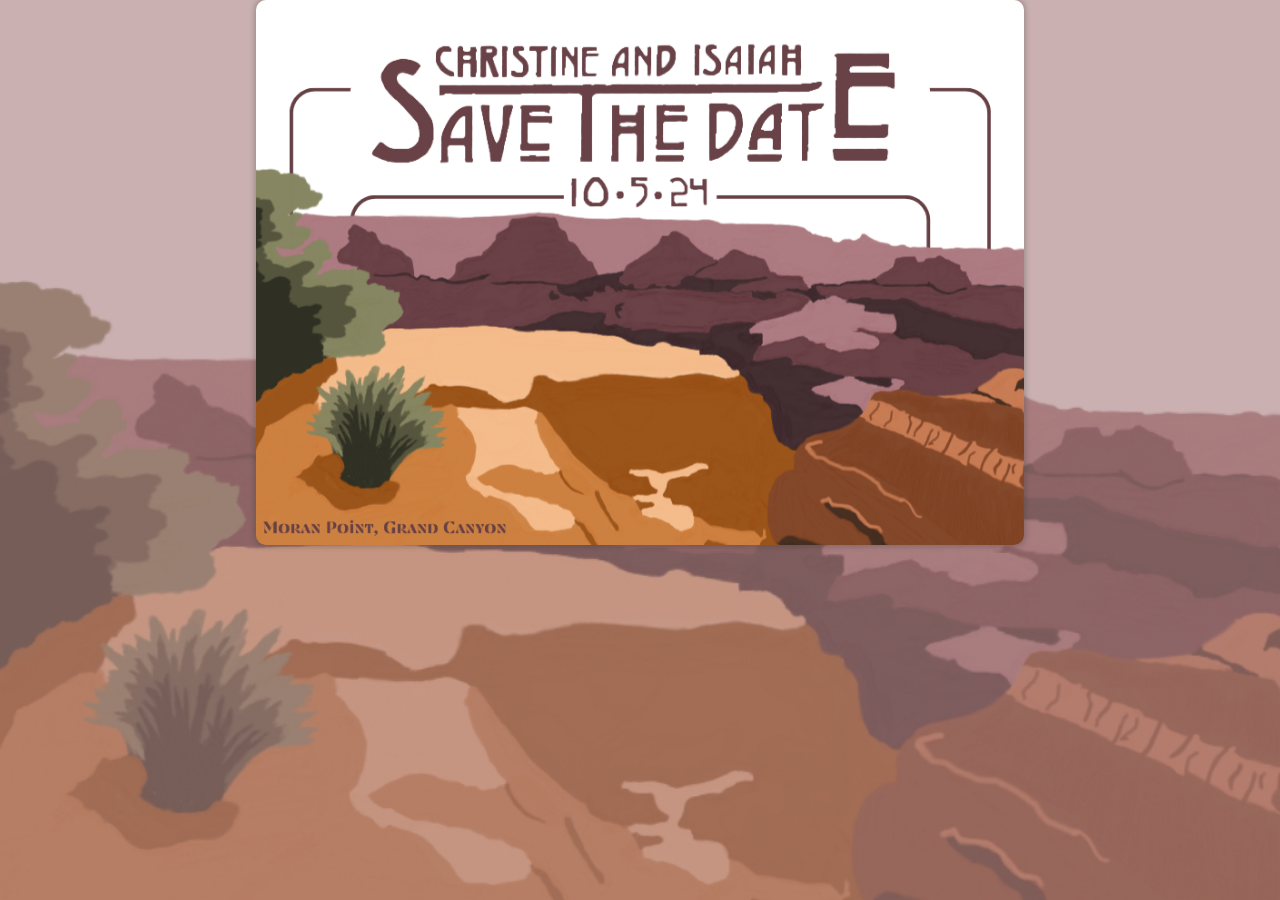
==== index.html @ 5b7a32b7 "initializing with copies from the wedding website" ====
<!DOCTYPE html>
<html>
<head>
  <meta charset="utf-8">
  <meta name="viewport" content="width=device-width, initial-scale=1">
  <link rel="stylesheet" type="text/css" href="styles.css">
  <title>Smarper Wedding</title>
  <link rel="icon" type="image/x-icon" href="/imgs/favicon.ico">
</head>
<body>
  <div class="container">
    <input id="card-flip" type="checkbox" />
	<label for="card-flip">
		<div class="card">
			<div class="front"></div>
			<div class="back"></div>
		</div>
	</label>
  </div>
</body>
</html>
---- styles.css ----
* {
  margin: 0;
  padding: 0;
  box-sizing: border-box;
}

body {
  background: url("imgs/background.jpg");
  background-repeat: no-repeat;
  background-size: cover;
  font-family: Helvetica, sans-serif;
  color: rgb(211, 211, 211);
  display: flex;
  justify-content: center;
  align-items: center;
}

.itin-container {
  margin: 60px 25px 60px 25px;
  width:80vw;
}

.img-container{
  text-align: center;
}

.img-container > img {
  width: 100%;
}

.container {
  width: 60%;
  aspect-ratio: 1.41/1;
  perspective: 800px;
}

@media (max-width: 450px) {
	.container {
		width: 90%;
		aspect-ratio: 1.41/1;
		perspective: 600px;
	}
}

@media (max-width: 800px) {
	.container {
		width: 70%;
		aspect-ratio: 1.41/1;
		perspective: 700px;
	}
}


#card-flip {
    display: none;
}

#card-flip:checked + label > .card {
    transform: rotateY(180deg);
}

.card {
  height: 100%;
  width: 100%;
  position: relative;
  transition: transform 1500ms;
  transform-style: preserve-3d;
}

.front,
.back {
  height: 100%;
  width: 100%;
  background-size: cover;
  border-radius: 10px;
  box-shadow: 0 0 5px 2px rgba(50, 50, 50, 0.25);
  position: absolute;
  backface-visibility: hidden;
}

.front {
  background-image: url("/imgs/1.png");
}

.back {
  background-image: url("/imgs/2.png");
  transform: rotateY(180deg);
  display: flex;
  flex-direction: column;
  justify-content: center;
  align-items: center;
}
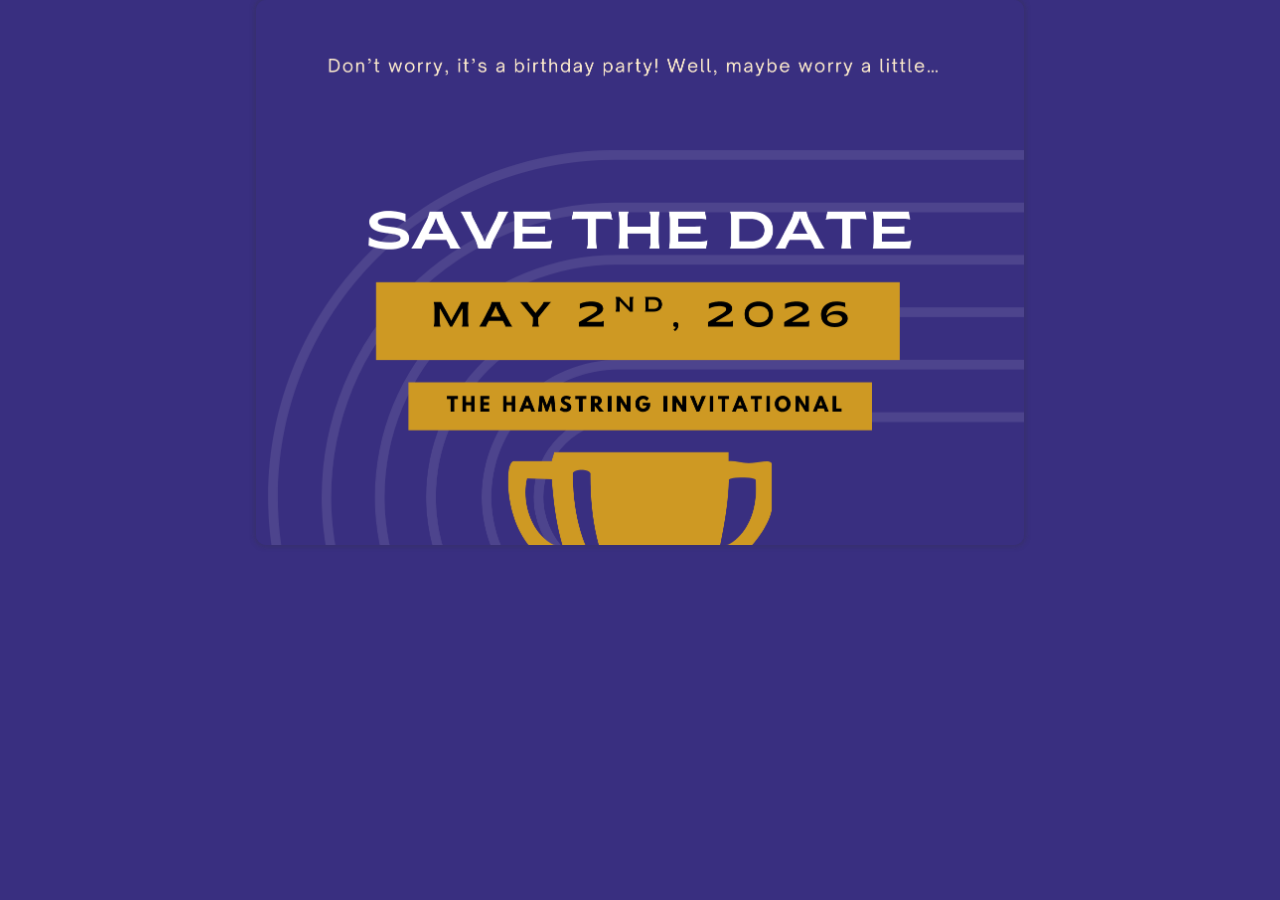
==== commit ddde5ea6: "updated images to my party info, changed background for the site to a solid color" ====
--- a/index.html
+++ b/index.html
@@ -4,7 +4,7 @@
   <meta charset="utf-8">
   <meta name="viewport" content="width=device-width, initial-scale=1">
   <link rel="stylesheet" type="text/css" href="styles.css">
-  <title>Smarper Wedding</title>
+  <title>Hamstring Invite</title>
   <link rel="icon" type="image/x-icon" href="/imgs/favicon.ico">
 </head>
 <body>
--- a/styles.css
+++ b/styles.css
@@ -5,9 +5,7 @@
 }
 
 body {
-  background: url("imgs/background.jpg");
-  background-repeat: no-repeat;
-  background-size: cover;
+  background-color: #392f80;
   font-family: Helvetica, sans-serif;
   color: rgb(211, 211, 211);
   display: flex;
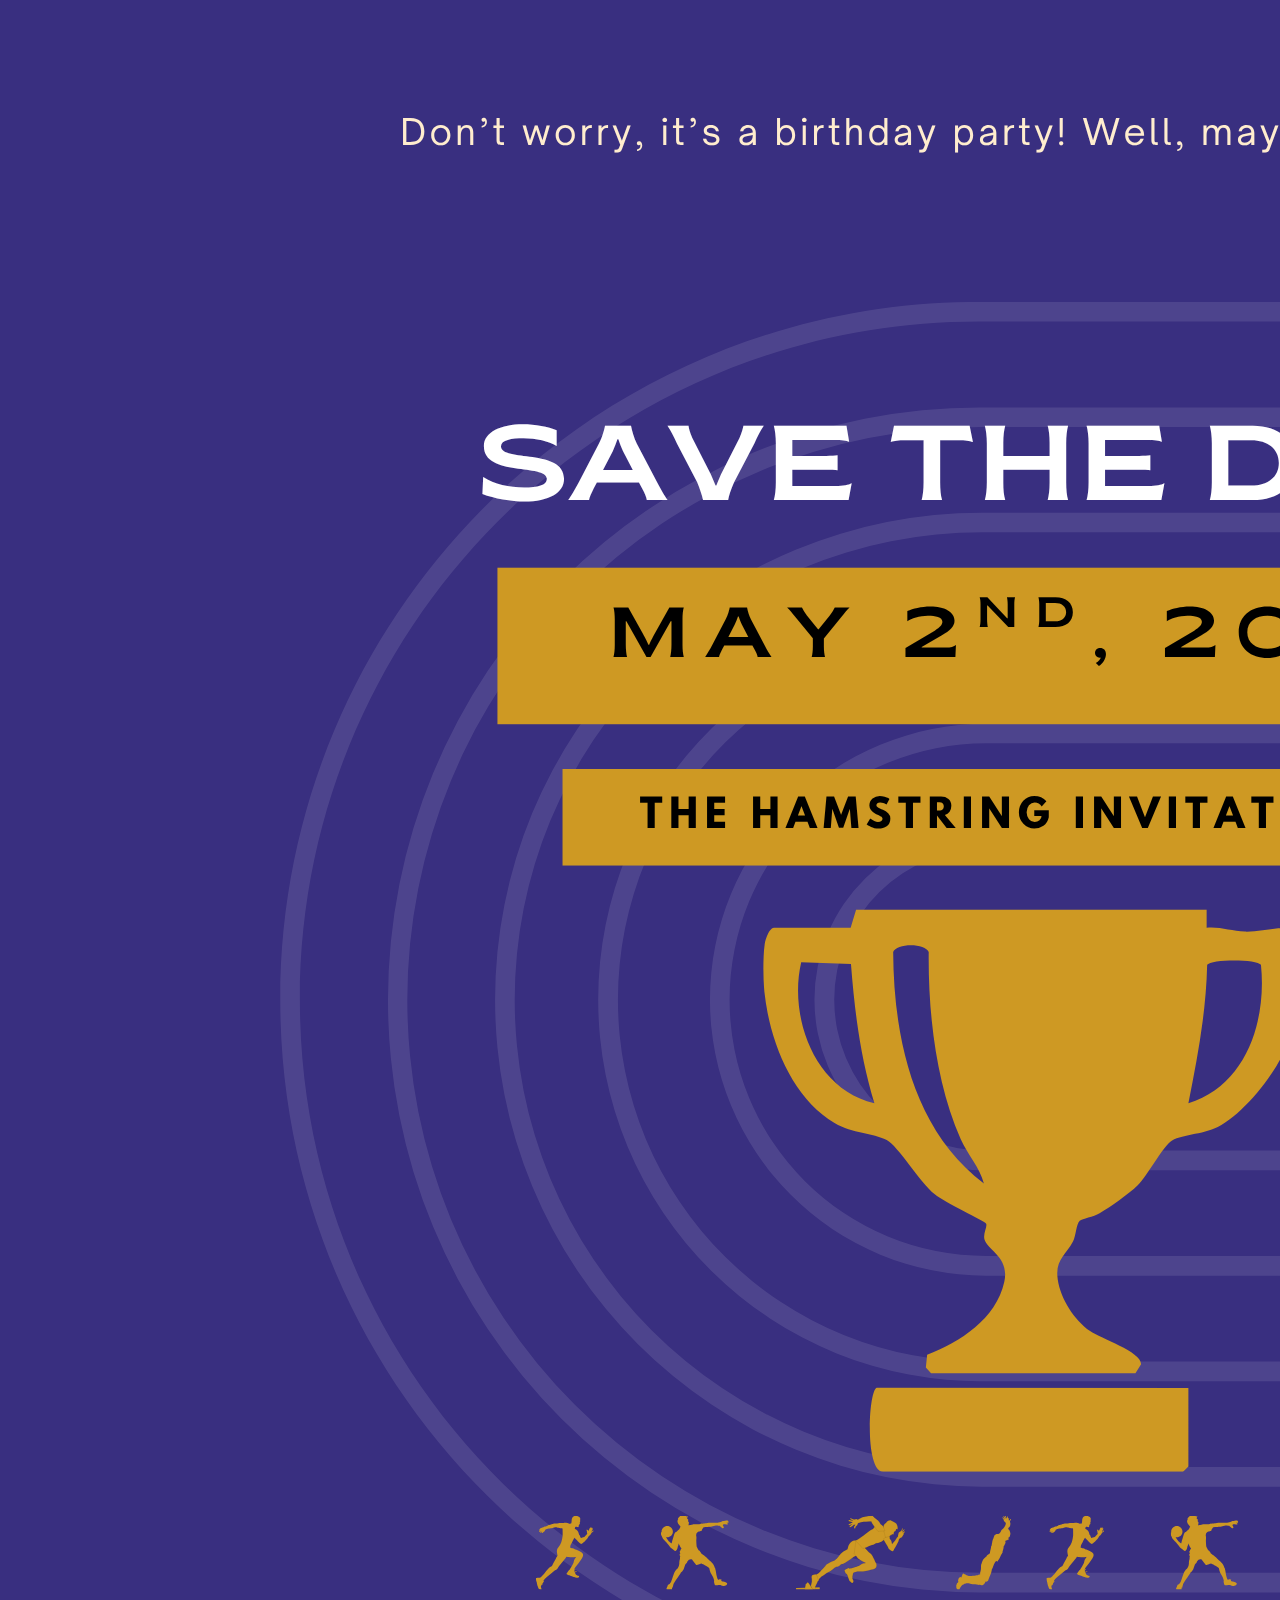
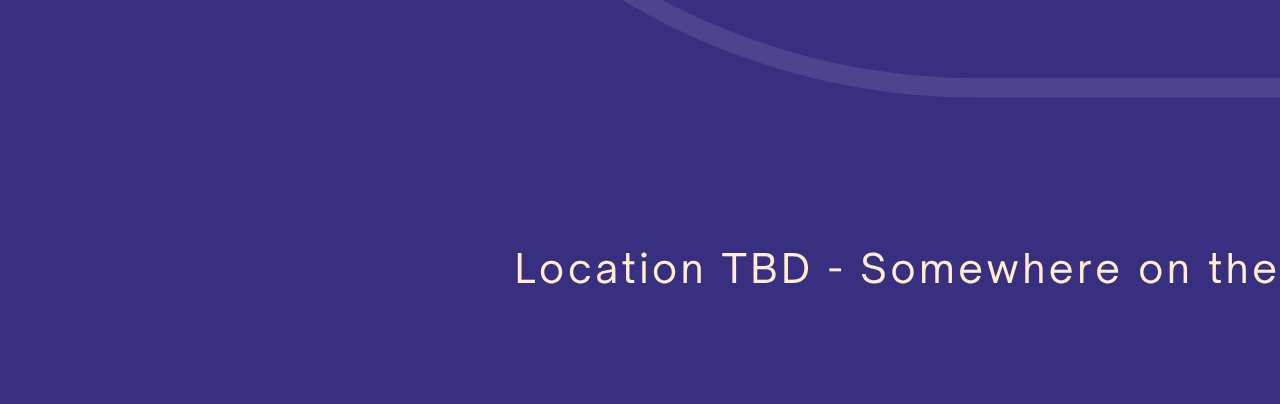
==== commit 3151f601: "getting rid of card flipping" ====
--- a/index.html
+++ b/index.html
@@ -9,13 +9,9 @@
 </head>
 <body>
   <div class="container">
-    <input id="card-flip" type="checkbox" />
-	<label for="card-flip">
-		<div class="card">
-			<div class="front"></div>
-			<div class="back"></div>
-		</div>
-	</label>
+    <a href="/details.html">
+		<img src="/imgs/1.png">
+	</a>
   </div>
 </body>
 </html>
--- a/styles.css
+++ b/styles.css
@@ -13,78 +13,27 @@
   align-items: center;
 }
 
-.itin-container {
-  margin: 60px 25px 60px 25px;
-  width:80vw;
+.container{
+	text-align: center;
 }
 
-.img-container{
-  text-align: center;
-}
-
-.img-container > img {
-  width: 100%;
+.container > img {
+	width: 100%;
 }
 
 .container {
-  width: 60%;
-  aspect-ratio: 1.41/1;
-  perspective: 800px;
+	text-align: center;
+	width: 60%;
 }
 
 @media (max-width: 450px) {
 	.container {
 		width: 90%;
-		aspect-ratio: 1.41/1;
-		perspective: 600px;
 	}
 }
 
 @media (max-width: 800px) {
 	.container {
 		width: 70%;
-		aspect-ratio: 1.41/1;
-		perspective: 700px;
 	}
 }
-
-
-#card-flip {
-    display: none;
-}
-
-#card-flip:checked + label > .card {
-    transform: rotateY(180deg);
-}
-
-.card {
-  height: 100%;
-  width: 100%;
-  position: relative;
-  transition: transform 1500ms;
-  transform-style: preserve-3d;
-}
-
-.front,
-.back {
-  height: 100%;
-  width: 100%;
-  background-size: cover;
-  border-radius: 10px;
-  box-shadow: 0 0 5px 2px rgba(50, 50, 50, 0.25);
-  position: absolute;
-  backface-visibility: hidden;
-}
-
-.front {
-  background-image: url("/imgs/1.png");
-}
-
-.back {
-  background-image: url("/imgs/2.png");
-  transform: rotateY(180deg);
-  display: flex;
-  flex-direction: column;
-  justify-content: center;
-  align-items: center;
-}
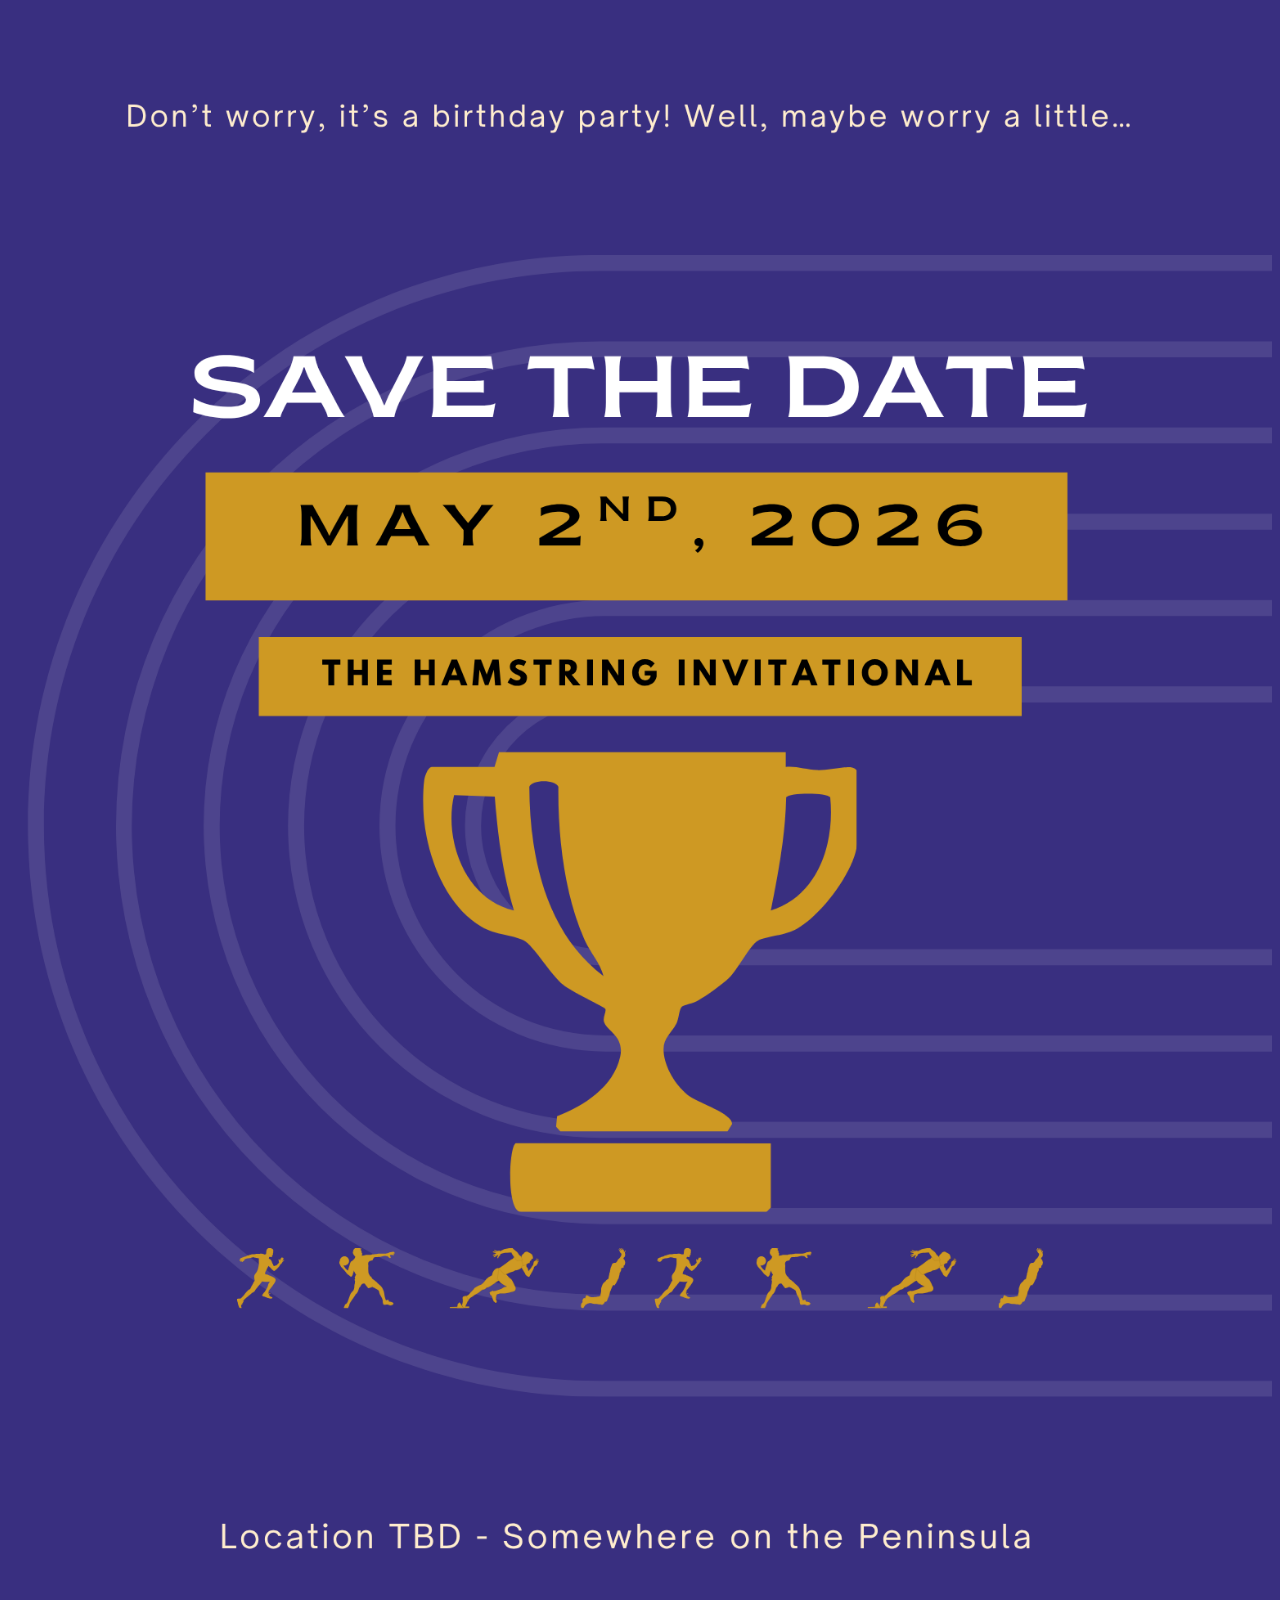
==== commit fc7152a8: "refactoring" ====
--- a/index.html
+++ b/index.html
@@ -7,11 +7,11 @@
   <title>Hamstring Invite</title>
   <link rel="icon" type="image/x-icon" href="/imgs/favicon.ico">
 </head>
-<body>
-  <div class="container">
-    <a href="/details.html">
-		<img src="/imgs/1.png">
-	</a>
-  </div>
+<body>  
+  <main>
+    <a href="/details.html" class="image-link">
+      <img src="/imgs/1.png" alt="Main image" class="full-width-img" />
+    </a>
+  </main>
 </body>
 </html>
--- a/styles.css
+++ b/styles.css
@@ -1,39 +1,41 @@
-* {
-  margin: 0;
-  padding: 0;
-  box-sizing: border-box;
+body {
+  background-color: #392f80;
 }
 
-body {
-  background-color: #392f80;
-  font-family: Helvetica, sans-serif;
-  color: rgb(211, 211, 211);
-  display: flex;
-  justify-content: center;
-  align-items: center;
+.full-width-img {
+  display: block;
+  width: 100%;
+  height: auto;
 }
-
-.container{
-	text-align: center;
+ 
+/* Home page — image link */
+.image-link {
+  display: block;
+  width: 100%;
+  cursor: pointer;
 }
-
-.container > img {
-	width: 100%;
+ 
+.image-link:hover .full-width-img {
+  opacity: 0.85;
+  transition: opacity 0.2s ease;
 }
-
-.container {
-	text-align: center;
-	width: 60%;
+ 
+/* Details page — back nav */
+.back-nav {
+  padding: 1rem 1.5rem;
+  background: #111;
 }
-
-@media (max-width: 450px) {
-	.container {
-		width: 90%;
-	}
+ 
+.back-link {
+  color: #fff;
+  text-decoration: none;
+  font-family: Georgia, serif;
+  font-size: 0.95rem;
+  letter-spacing: 0.03em;
+  opacity: 0.8;
+  transition: opacity 0.2s ease;
 }
-
-@media (max-width: 800px) {
-	.container {
-		width: 70%;
-	}
-}
+ 
+.back-link:hover {
+  opacity: 1;
+}
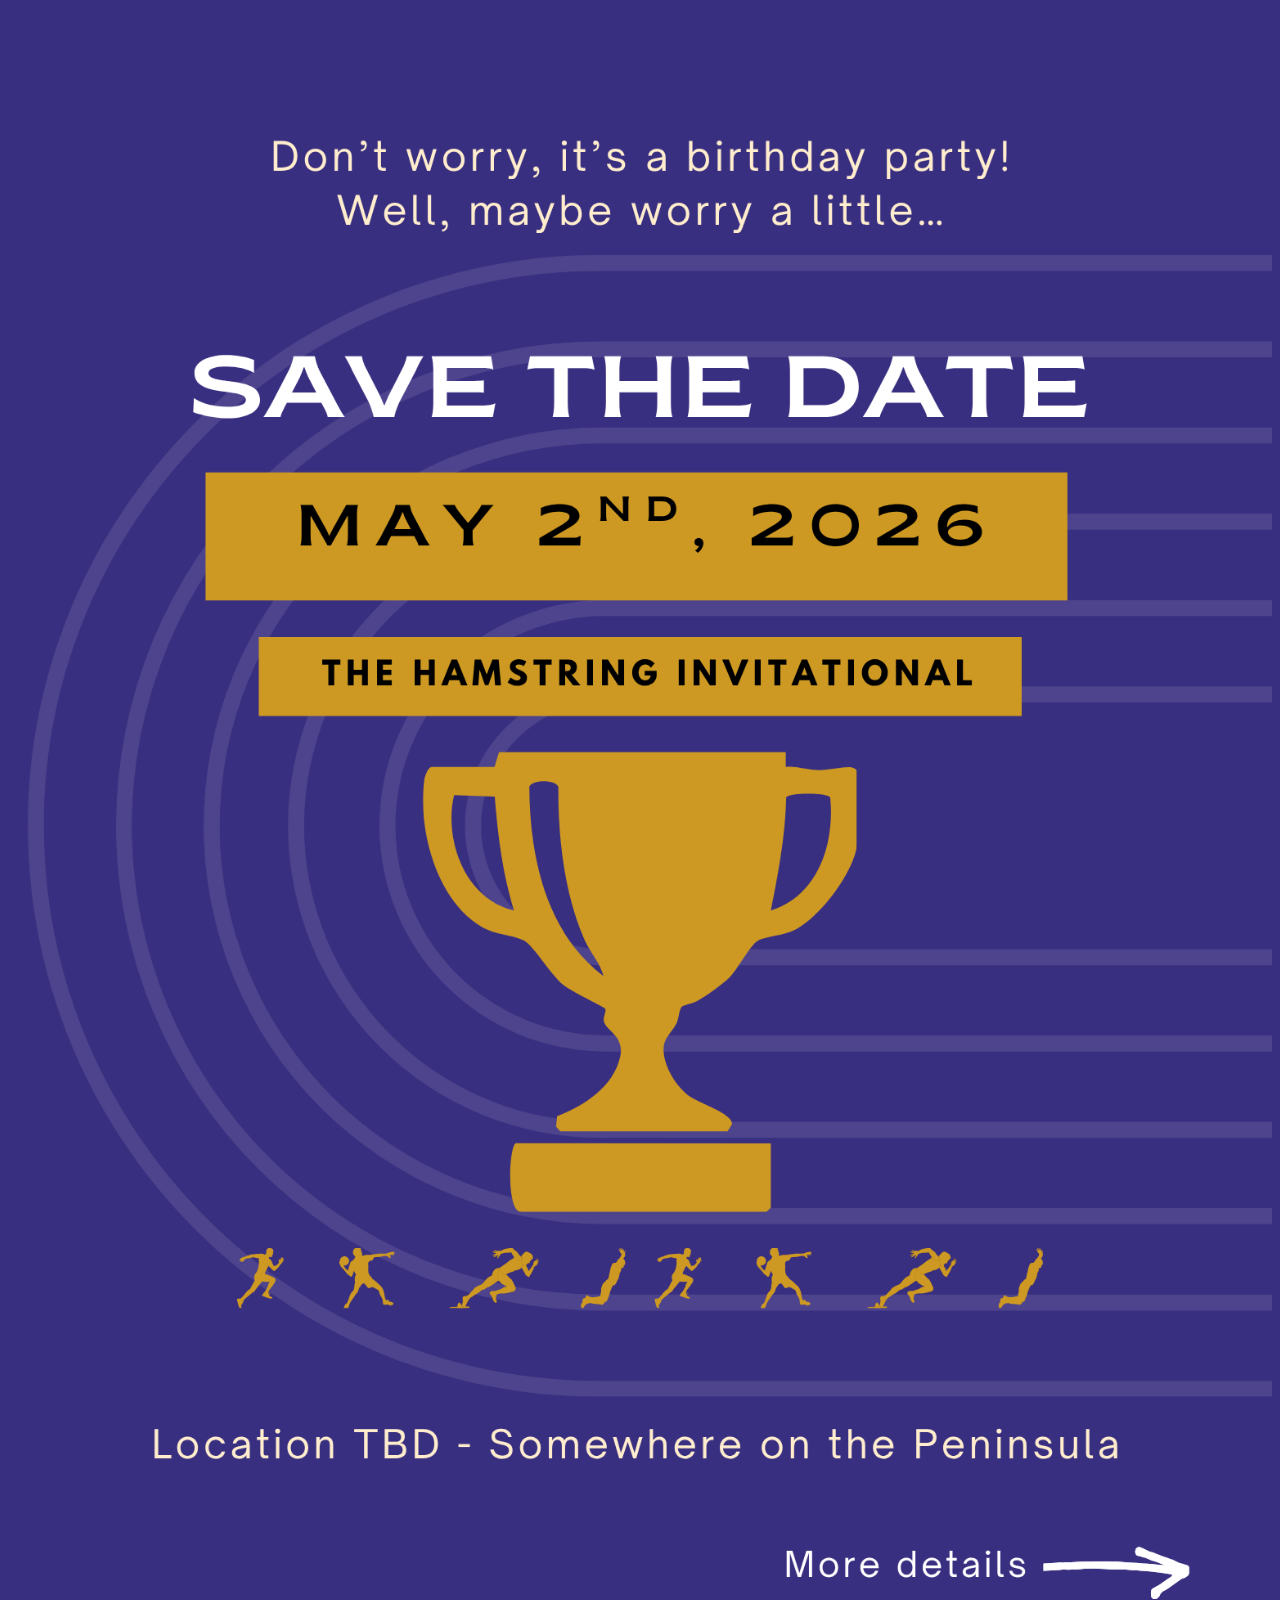
==== commit e97cf5a5: "getting rid of files that are not needed. replacing images with updated versions" ====
--- a/index.html
+++ b/index.html
@@ -10,7 +10,7 @@
 <body>  
   <main>
     <a href="/details.html" class="image-link">
-      <img src="/imgs/1.png" alt="Main image" class="full-width-img" />
+      <img src="/imgs/1.png" alt="Save the date" class="full-width-img" />
     </a>
   </main>
 </body>
--- a/styles.css
+++ b/styles.css
@@ -18,24 +18,4 @@
 .image-link:hover .full-width-img {
   opacity: 0.85;
   transition: opacity 0.2s ease;
-}
- 
-/* Details page — back nav */
-.back-nav {
-  padding: 1rem 1.5rem;
-  background: #111;
-}
- 
-.back-link {
-  color: #fff;
-  text-decoration: none;
-  font-family: Georgia, serif;
-  font-size: 0.95rem;
-  letter-spacing: 0.03em;
-  opacity: 0.8;
-  transition: opacity 0.2s ease;
-}
- 
-.back-link:hover {
-  opacity: 1;
 }
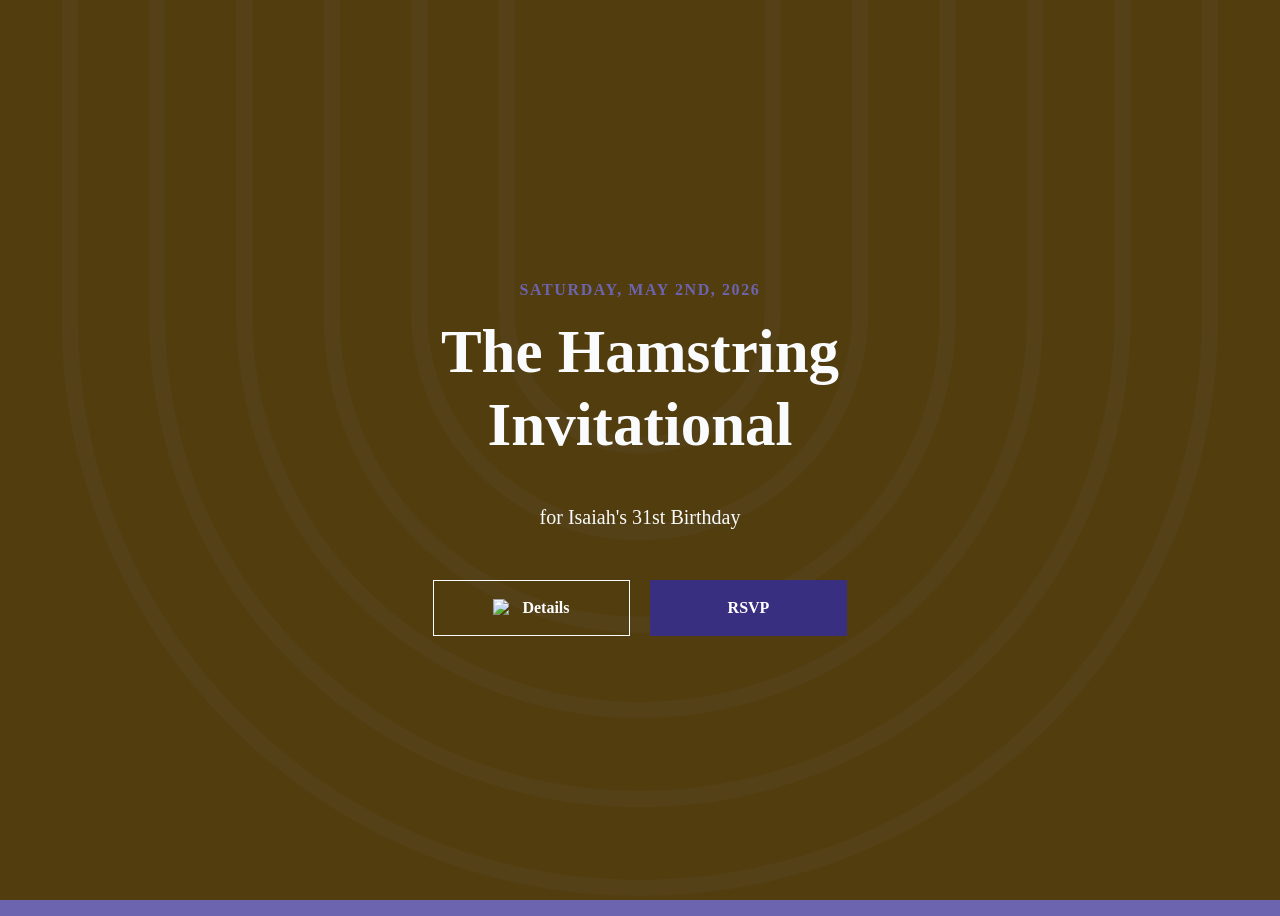
==== commit e46abf37: "updating branch with new pages, including RSVP and Details. Homepage is new now as well" ====
--- a/index.html
+++ b/index.html
@@ -7,11 +7,37 @@
   <title>Hamstring Invite</title>
   <link rel="icon" type="image/x-icon" href="/imgs/favicon.ico">
 </head>
-<body>  
+<body>
   <main>
-    <a href="/details.html" class="image-link">
-      <img src="/imgs/1.png" alt="Save the date" class="full-width-img" />
-    </a>
+    <!-- ============================================ -->
+    <!--                    Hero                      -->
+    <!-- ============================================ -->
+
+    <section id="hero-229">
+        <div class="cs-container">
+            <div class="cs-flex-group">
+                <span class="cs-topper">Saturday, May 2nd, 2026</span>
+                <h1 class="cs-title">The Hamstring Invitational</h1>
+                <p class="cs-text">
+                    for Isaiah's 31st Birthday
+                </p>
+                <div class="cs-button-group">
+                    <a href="/details.html" class="cs-button-transparent cs-button">
+                        <img class="cs-img" loading="lazy" decoding="async" src="https://csimg.nyc3.digitaloceanspaces.com/Hero/play.svg" alt="play icon" width="17" height="17">
+                        Details
+                    </a>
+                    <a href="/rsvp.html" class="cs-button-solid cs-button">RSVP</a>
+                </div>
+            </div>
+        </div>
+
+        <!-- Background Image -->
+        <picture class="cs-picture">
+            <source media="(max-width: 600px)" srcset="/imgs/background.png">
+            <source media="(min-width: 601px)" srcset="/imgs/background.png">
+            <img loading="lazy" decoding="async" src="/imgs/background.png" alt="track-overlay" width="1545" height="2000" aria-hidden="true">
+        </picture>
+    </section>                      
   </main>
 </body>
 </html>
--- a/styles.css
+++ b/styles.css
@@ -1,21 +1,1239 @@
+:root {
+    /* Add these styles to your global stylesheet, which is used across all site pages. You only need to do this once. All elements in the library derive their variables and base styles from this central sheet, simplifying site-wide edits. For instance, if you want to modify how your h2's appear across the site, you just update it once in the global styles, and the changes apply everywhere. */
+    --primary: #392f80;
+    --primaryLight: #6d64af;
+    --secondary: #ce9923;
+    --secondaryLight: rgb(255, 219, 158);
+    --headerColor: #1a1a1a;
+    --bodyTextColor: #4e4b66;
+    --bodyTextColorWhite: #fafbfc;
+    /* 13px - 16px */
+    --topperFontSize: clamp(0.8125rem, 1.6vw, 1rem);
+    /* 31px - 49px */
+    --headerFontSize: clamp(1.9375rem, 3.9vw, 3.0625rem);
+    --bodyFontSize: 1rem;
+    /* 60px - 100px top and bottom */
+    --sectionPadding: clamp(3.75rem, 7.82vw, 6.25rem) 1rem;
+}
+
 body {
-  background-color: #392f80;
-}
-
-.full-width-img {
-  display: block;
-  width: 100%;
-  height: auto;
-}
- 
-/* Home page — image link */
-.image-link {
-  display: block;
-  width: 100%;
-  cursor: pointer;
-}
- 
-.image-link:hover .full-width-img {
-  opacity: 0.85;
-  transition: opacity 0.2s ease;
-}+    margin: 0;
+    padding: 0;
+    background-color: var(--primaryLight);
+}
+
+*, *:before, *:after {
+    /* prevents padding from affecting height and width */
+    box-sizing: border-box;
+}
+.cs-topper {
+    font-size: var(--topperFontSize);
+    line-height: 1.2em;
+    text-transform: uppercase;
+    text-align: inherit;
+    letter-spacing: .1em;
+    font-weight: 700;
+    color: var(--primary);
+    margin-bottom: 0.25rem;
+    display: block;
+}
+
+.cs-title {
+    font-size: var(--headerFontSize);
+    font-weight: 900;
+    line-height: 1.2em;
+    text-align: inherit;
+    max-width: 43.75rem;
+    margin: 0 0 1rem 0;
+    color: var(--headerColor);
+    position: relative;
+}
+
+.cs-text {
+    font-size: var(--bodyFontSize);
+    line-height: 1.5em;
+    text-align: inherit;
+    width: 100%;
+    max-width: 40.625rem;
+    margin: 0;
+    color: var(--bodyTextColor);
+}
+
+
+/*-- -------------------------- -->
+<---           Hero             -->
+<--- -------------------------- -*/
+
+/* Mobile - 360px */
+@media only screen and (min-width: 0rem) {
+  #hero-229 {
+    /* changes on tablet */
+    padding: 0 1rem;
+    z-index: 1;
+    /* prevents overflow from the lines extending past the screen width */
+    overflow: hidden;
+  }
+  #hero-229 .cs-picture {
+    /* Background Image */
+    width: 100%;
+    height: 100%;
+    display: block;
+    position: absolute;
+    top: 0;
+    left: 0;
+    z-index: -2;
+  }
+  #hero-229 .cs-picture:before {
+    /* Black Color Overlay */
+    content: '';
+    width: 100%;
+    height: 100%;
+    background: #000;
+    opacity: 0.6;
+    position: absolute;
+    display: block;
+    top: 0;
+    left: 0;
+    z-index: 1;
+    /* prevents the cursor from interacting with it */
+    pointer-events: none;
+  }
+  #hero-229 .cs-picture img {
+    position: absolute;
+    top: 0;
+    left: 0;
+    height: 100%;
+    width: 100%;
+    /* Makes image act like a background-image */
+    object-fit: cover;
+  }
+  #hero-229 .cs-container {
+    width: 100%;
+    max-width: 80rem;
+    /* we put the padding top and bottom on the container instead of #Hero so the pseudo element lines go to the top and bottom of the section */
+    /* 144px - 280px - leaving extra space for the navigation */
+    /* changes on tablet */
+    padding: clamp(9rem, 25.95vw, 17.5rem) 0;
+    margin: auto;
+    position: relative;
+  }
+  
+  #hero-229 .cs-flex-group {
+    /* 60px - 220px */
+    margin-bottom: clamp(3.75rem, 15.5vw, 13.75rem);
+    margin: auto;
+    width: 80vw;
+    /* 464px - 562px */
+    max-width: clamp(29rem, 60vw, 35.125rem);
+    display: flex;
+    align-items: flex-start;
+    justify-content: center;
+    flex-wrap: wrap;
+    column-gap: 1.25rem;
+    box-sizing: border-box;
+  }
+  #hero-229 .cs-topper {
+    /* 13px - 16px */
+    font-size: clamp(0.8125rem, 1.6vw, 1rem);
+    line-height: 1.2em;
+    text-transform: uppercase;
+    text-align: center;
+    letter-spacing: 0.1rem;
+    font-weight: 700;
+    color: var(--primaryLight);
+    margin-bottom: 1rem;
+    display: block;
+  }
+  #hero-229 .cs-title {
+    /* 39px - 61px */
+    font-size: clamp(2.4375rem, 6.4vw, 3.8125rem);
+    font-weight: 900;
+    line-height: 1.2em;
+    text-align: center;
+    width: 100%;
+    /* 32px - 40px */
+    margin: 0 auto clamp(2rem, 4vw, 2.5rem) 0;
+    color: var(--bodyTextColorWhite);
+    position: relative;
+  }
+  #hero-229 .cs-text {
+    /* 16px - 20px */
+    font-size: clamp(1rem, 1.95vw, 1.25rem);
+    line-height: 1.5em;
+    text-align: center;
+    width: 100%;
+    /* 32px - 40px */
+    margin: 0 auto clamp(2rem, 4vw, 2.5rem) 0;
+    /* 40px - 48px */
+    margin-bottom: clamp(2.5rem, 4vw, 3rem);
+    color: var(--bodyTextColorWhite);
+  }
+  #hero-229 .cs-button-group {
+    display: flex;
+    flex-direction: column;
+    align-items: center;
+    justify-content: center;
+    /* 16px - 20px */
+    gap: clamp(1rem, 2.3vw, 1.25rem);
+  }
+  #hero-229 .cs-button {
+    min-width: 12.3125rem;
+  }
+  #hero-229 .cs-button-solid {
+    font-size: 1rem;
+    font-weight: 700;
+    /* 46px - 56px */
+    line-height: clamp(2.875em, 5.5vw, 3.5em);
+    text-align: center;
+    text-decoration: none;
+    margin: 0;
+    /* prevents padding from adding to the width */
+    box-sizing: border-box;
+    padding: 0 3rem;
+    background-color: var(--primary);
+    overflow: hidden;
+    color: #fff;
+    border: none;
+    display: inline-block;
+    position: relative;
+    z-index: 1;
+    transition: color 0.3s;
+  }
+  #hero-229 .cs-button-solid:before {
+    content: "";
+    width: 0;
+    height: 100%;
+    background: var(--secondary);
+    opacity: 1;
+    position: absolute;
+    top: 0;
+    left: 0;
+    z-index: -1;
+    transition: width 0.3s;
+  }
+  #hero-229 .cs-button-solid:hover {
+    color: #fff;
+  }
+  #hero-229 .cs-button-solid:hover:before {
+    width: 100%;
+  }
+  #hero-229 .cs-button-transparent {
+    font-size: 1rem;
+    /* 46px - 56px */
+    line-height: clamp(2.875rem, 5.5vw, 3.5rem);
+    width: 11.25rem;
+    /* 46px - 56px */
+    height: clamp(2.875rem, 5.5vw, 3.5rem);
+    text-decoration: none;
+    font-weight: 700;
+    margin: 0;
+    color: #fff;
+    padding: 0;
+    background-color: transparent;
+    border: 1px solid var(--bodyTextColorWhite);
+    box-sizing: border-box;
+    display: inline-flex;
+    justify-content: center;
+    align-items: center;
+    position: relative;
+    z-index: 1;
+  }
+  #hero-229 .cs-button-transparent:before {
+    content: '';
+    position: absolute;
+    display: block;
+    background: #252525;
+    opacity: 1;
+    /* so it sits on top of the border */
+    top: -1px;
+    left: -1px;
+    right: -1px;
+    bottom: -1px;
+    z-index: -1;
+    transform-origin: left;
+    /* this is what creates the grow affect on hover */
+    transform: scaleX(0);
+    transition: transform 0.3s;
+  }
+  #hero-229 .cs-button-transparent:hover:before {
+    transform: scaleX(1);
+  }
+  #hero-229 .cs-button-transparent .cs-img {
+    display: block;
+    margin-right: 0.75rem;
+  }
+}
+/* Tablet - 768px */
+@media only screen and (min-width: 48rem) {
+  #hero-229 {
+    /* 32px - 40px */
+    padding: 0 clamp(2rem, 5vw, 2.5rem);
+  }
+  
+  #hero-229 .cs-button-group {
+    flex-direction: row;
+  }
+}
+
+/*-- -------------------------- -->
+<---           Hero END         -->
+<--- -------------------------- -*/
+
+
+/*-- -------------------------- -->
+<---         Google Form        -->
+<--- -------------------------- -*/
+
+/* Mobile - 360px */
+@media only screen and (min-width: 0rem) {
+    #google-form {
+        position: relative;
+        z-index: 1;
+    }
+    #google-form .cs-container {
+        width: 100%;
+        margin: auto;
+        margin-top: 150px;
+        border-radius: 7px;
+        display: flex;
+        justify-content: center;
+        align-items: center;
+        flex-direction: column;
+    }
+  }
+    
+/* Tablet - 768px */
+@media only screen and (min-width: 48rem) {
+    #google-form {
+        padding: var(--sectionPadding);
+        position: relative;
+    }
+    #google-form .cs-container {
+        flex-direction: row;
+        justify-content: center;
+    }
+}
+
+/*-- -------------------------- -->
+<---     Google Form END        -->
+<--- -------------------------- -*/
+
+/*-- -------------------------- -->
+<---          Details           -->
+<--- -------------------------- -*/
+
+/* Mobile - 360px */
+@media only screen and (min-width: 0rem) {
+  #steps-284 {
+    padding: var(--sectionPadding);
+  }
+  #steps-284 .cs-button-top {
+    text-align: center;
+    margin-top: 100px;
+  }
+  #steps-284 .cs-container {
+    width: 100%;
+    /* changes to 1104px on tablet */
+    max-width: 34.375rem;
+    background-color: rgba(255, 255, 255, 0.555);
+    margin: auto;
+    margin-top: 30px;
+    border-radius: 7px;
+    display: flex;
+    flex-direction: column;
+    align-items: center;
+    /* 48px - 64px */
+    gap: clamp(2rem, 6vw, 3rem);
+  }
+  #steps-284 .cs-content {
+    /* set text align to left if content needs to be left aligned */
+    text-align: left;
+    width: 100%;
+    padding: 35px;
+    display: flex;
+    flex-direction: column;
+    /* centers content horizontally, set to flex-start to left align */
+    align-items: flex-start;
+  }
+  #steps-284 .cs-text {
+    margin-bottom: 1rem;
+  }
+  #steps-284 .cs-text:last-of-type {
+    margin-bottom: 2rem;
+  }
+  #steps-284 .cs-button-solid {
+    font-size: 1rem;
+    /* 46px - 56px */
+    line-height: clamp(2.875rem, 5.5vw, 3.5rem);
+    text-decoration: none;
+    font-weight: 700;
+    text-align: center;
+    margin: 0;
+    color: #fff;
+    min-width: 9.375rem;
+    padding: 0 1.5rem;
+    background-color: var(--primary);
+    border-radius: 0.25rem;
+    display: inline-block;
+    position: relative;
+    z-index: 1;
+    /* prevents padding from adding to the width */
+    box-sizing: border-box;
+  }
+  #steps-284 .cs-button-solid:before {
+    content: "";
+    position: absolute;
+    height: 100%;
+    width: 0%;
+    background: var(--secondary);
+    opacity: 1;
+    top: 0;
+    left: 0;
+    z-index: -1;
+    border-radius: 0.25rem;
+    transition: width 0.3s;
+  }
+  #steps-284 .cs-button-solid:hover:before {
+    width: 100%;
+  }
+  #steps-284 .cs-right-section {
+    margin: 0;
+    padding: 0;
+    max-width: 35.125rem;
+  }
+  #steps-284 .cs-item {
+    list-style: none;
+    display: flex;
+    justify-content: flex-start;
+    align-items: center;
+  }
+  #steps-284 .cs-item:nth-of-type(1) .cs-item-text:before {
+    height: 50%;
+    top: auto;
+    bottom: -1px;
+  }
+  #steps-284 .last .cs-item-text:before {
+    height: 50%;
+    border-radius: 0 0.5rem 0 0;
+    border-bottom: none;
+    top: -1px;
+  }
+  #steps-284 .cs-number {
+    /* 16px - 20px */
+    font-size: clamp(1rem, 2vw, 1.25rem);
+    font-weight: 700;
+    /* 15px - 24px */
+    margin-right: clamp(0.9375rem, 3vw, 1.5rem);
+    /* 40px - 52px */
+    width: clamp(2.5rem, 5.1vw, 3.25rem);
+    height: clamp(2.5rem, 5.1vw, 3.25rem);
+    border-radius: 50%;
+    border: 3px solid var(--primary);
+    color: var(--headerColor);
+    background-color: transparent;
+    display: flex;
+    justify-content: center;
+    align-items: center;
+    /* prevents flexbox from squishing it */
+    flex: none;
+    position: relative;
+  }
+  #steps-284 .cs-item-text {
+    /* 14px - 16px */
+    font-size: clamp(0.875rem, 1.6vw, 1rem);
+    line-height: 1.5em;
+    margin: 0;
+    max-width: 18.75rem;
+    /* 22px - 32px */
+    padding: clamp(1.375rem, 3vw, 2rem) 0;
+    box-sizing: content-box;
+    /* 15px - 24px */
+    padding-left: clamp(0.9375rem, 3vw, 1.5rem);
+    position: relative;
+  }
+  #steps-284 .cs-item-text:before {
+    /* Green line */
+    content: "";
+    width: 70%;
+    height: 100%;
+    border-left: 1px solid var(--primary);
+    box-sizing: content-box;
+    opacity: 1;
+    position: absolute;
+    display: block;
+    top: 0;
+    left: 0;
+  }
+  #steps-284 .cs-item-text:after {
+    /* list circle */
+    content: "";
+    width: 0.5rem;
+    height: 0.5rem;
+    background: var(--primary);
+    border-radius: 50%;
+    border: 12px solid var(--secondary);
+    box-sizing: content-box;
+    opacity: 1;
+    position: absolute;
+    display: block;
+    top: 50%;
+    left: -0.9375rem;
+    transform: translateY(-50%);
+  }
+  #steps-284 .cs-schedule {
+    width: 100%;
+    padding: 35px;
+    border-radius: 0px 0px 7px 7px;
+    background-color: white;
+  }
+  #steps-284 .cs-schedule > hr {
+    border: 0;
+    height: 1px;
+    background: #333;
+    background-image: linear-gradient(to right, #ccc, #333, #ccc);
+  }
+}
+/* Tablet - 768px */
+@media only screen and (min-width: 48rem) {
+  #steps-284 .cs-container {
+    max-width: 69rem;
+    flex-direction: row;
+    justify-content: space-between;
+    align-items: flex-start;
+    column-gap: 2.75rem;
+  }
+  #steps-284 .cs-content {
+    width: 45%;
+    /* reset margin to play nice with flexbox */
+    margin: 0;
+  }
+  #steps-284 .cs-right-section {
+    width: 100%;
+    /* 20px - 25px - this pulls the section up so it's flush with the top of the left section, the padding top on the .cs-item-text is creating a gap at the top of the section. Wrapped in a calc() function to turn clamp() value into a negative number */
+    margin-top: calc(clamp(1.25rem, 2vw, 1.5625rem) * -1);
+  }
+  #steps-284 .cs-schedule {
+    width: 50%;
+    height: 2450px;
+    padding: 35px;
+    border-radius: 0px 7px 7px 0px;
+    background-color: white;
+  }
+}
+/*-- -------------------------- -->
+<---       Details END          -->
+<--- -------------------------- -*/
+                                
+
+/*-- -------------------------- -->
+<---     Mobile Navigation      -->
+<--- -------------------------- -*/
+/* Mobile - 1023px */
+@media only screen and (max-width: 1023.5px) {
+  body.cs-open {
+    overflow: hidden;
+  }
+  body.scroll #cs-navigation {
+    width: 100%;
+    max-width: 100%;
+    top: 0;
+  }
+  body.scroll #cs-navigation:before {
+    border-radius: 0;
+  }
+  body.scroll #cs-navigation .cs-ul-wrapper {
+    top: 100%;
+  }
+  #cs-navigation {
+    width: 94%;
+    max-width: 80rem;
+    /* prevents padding from affecting height and width */
+    box-sizing: border-box;
+    /* 12px - 24px */
+    padding: clamp(0.75rem, 2vw, 1.5rem);
+    /* 12px - 24px */
+    border-radius: clamp(0.75rem, 2vw, 1.5rem);
+    position: fixed;
+    top: 2rem;
+    left: 50%;
+    z-index: 10000;
+    transform: translateX(-50%);
+    transition: top 0.3s, border-radius 0.3s, width 0.3s, max-width 0.3s;
+  }
+  #cs-navigation:before {
+    /* background color */
+    content: "";
+    width: 100%;
+    height: 100%;
+    background: #fff;
+    box-shadow: rgba(149, 157, 165, 0.2) 0px 8px 24px;
+    opacity: 1;
+    /* 12px - 24px */
+    border-radius: clamp(0.75rem, 2vw, 1.5rem);
+    display: block;
+    position: absolute;
+    top: 0;
+    left: 50%;
+    transform: translateX(-50%);
+    transition: transform 0.2s, border-radius 0.3s ease-in-out;
+  }
+  #cs-navigation.cs-active:before {
+    transform: translateX(-50%) scale(1.03);
+  }
+  #cs-navigation.cs-active .cs-toggle {
+    transform: rotate(180deg);
+  }
+  #cs-navigation.cs-active .cs-ul-wrapper {
+    opacity: 1;
+    transform: scaleY(1);
+    transition-delay: 0.15s;
+  }
+  #cs-navigation.cs-active .cs-li {
+    opacity: 1;
+    transform: translateY(0);
+  }
+  #cs-navigation .cs-container {
+    width: 100%;
+    display: flex;
+    justify-content: flex-end;
+    align-items: center;
+    gap: 1.5rem;
+  }
+  #cs-navigation .cs-logo {
+    width: auto;
+    max-width: 5rem;
+    height: 100%;
+    margin: 0 auto 0 0;
+    /* prevents padding from affecting height and width */
+    box-sizing: border-box;
+    padding: 0;
+    display: flex;
+    justify-content: flex-start;
+    align-items: center;
+    z-index: 10;
+  }
+  #cs-navigation .cs-logo img {
+    width: 100%;
+    height: 100%;
+    /* ensures the image never overflows the container. It stays contained within it's width and height and expands to fill it then stops once it reaches an edge */
+    object-fit: contain;
+  }
+  #cs-navigation .cs-toggle {
+    width: 3.5rem;
+    height: 3.5rem;
+    margin: 0 0 0 auto;
+    background-color: #1a1a1a;
+    border: none;
+    border-radius: 0.25rem;
+    display: flex;
+    justify-content: center;
+    align-items: center;
+    position: relative;
+    z-index: 10;
+    transition: transform 0.6s;
+  }
+  #cs-navigation .cs-nav {
+    /* sends it to the right in the 3rd position */
+    order: 3;
+  }
+  #cs-navigation .cs-contact-group {
+    display: none;
+    position: relative;
+    z-index: 10;
+  }
+  #cs-navigation .cs-phone {
+    font-size: 1rem;
+    line-height: 1.5em;
+    text-decoration: none;
+    margin: 0;
+    color: var(--headerColor);
+    display: flex;
+    justify-content: flex-start;
+    align-items: center;
+    gap: 0.5rem;
+    transition: opacity 0.3s, color 0.3s;
+  }
+  #cs-navigation .cs-phone-icon {
+    width: 1.5rem;
+    height: auto;
+    display: block;
+  }
+  #cs-navigation .cs-social {
+    display: none;
+  }
+  #cs-navigation .cs-active .cs-line1 {
+    top: 50%;
+    transform: translate(-50%, -50%) rotate(225deg);
+  }
+  #cs-navigation .cs-active .cs-line2 {
+    top: 50%;
+    transform: translate(-50%, -50%) translateY(0) rotate(-225deg);
+    transform-origin: center;
+  }
+  #cs-navigation .cs-active .cs-line3 {
+    opacity: 0;
+    bottom: 100%;
+  }
+  #cs-navigation .cs-box {
+    /* 24px - 28px */
+    width: clamp(1.5rem, 2vw, 1.75rem);
+    height: 1rem;
+    position: relative;
+  }
+  #cs-navigation .cs-line {
+    width: 100%;
+    height: 2px;
+    background-color: #fafbfc;
+    border-radius: 2px;
+    position: absolute;
+    left: 50%;
+    transform: translateX(-50%);
+  }
+  #cs-navigation .cs-line1 {
+    top: 0;
+    transition: transform 0.5s, top 0.3s, left 0.3s;
+    animation-duration: 0.7s;
+    animation-timing-function: ease;
+    animation-direction: normal;
+    animation-fill-mode: forwards;
+    transform-origin: center;
+  }
+  #cs-navigation .cs-line2 {
+    top: 50%;
+    transform: translateX(-50%) translateY(-50%);
+    transition: top 0.3s, left 0.3s, transform 0.5s;
+    animation-duration: 0.7s;
+    animation-timing-function: ease;
+    animation-direction: normal;
+    animation-fill-mode: forwards;
+  }
+  #cs-navigation .cs-line3 {
+    bottom: 0;
+    transition: bottom 0.3s, opacity 0.3s;
+  }
+}
+/* Tablet - 768px */
+@media only screen and (min-width: 768px) {
+  #cs-navigation .cs-contact-group {
+    display: block;
+  }
+}
+/*-- -------------------------- -->
+<---   Mobile Navigation Menu   -->
+<--- -------------------------- -*/
+/* Small Desktop - 1024px */
+@media only screen and (max-width: 1023.5px) {
+  #cs-navigation .cs-ul-wrapper {
+    width: 60%;
+    height: auto;
+    max-height: 70vh;
+    background-color: #fff;
+    border-radius: 0 0 1.5rem 1.5rem;
+    position: absolute;
+    top: 85%;
+    right: 0;
+    left: auto;
+    z-index: -1;
+    overflow: hidden;
+    transform: scaleY(0);
+    transition: transform 0.3s, width 0.5s, top 0.3s;
+    transition-delay: width 0.3s;
+    transform-origin: top right;
+  }
+  #cs-navigation .cs-ul {
+    width: auto;
+    min-width: 40%;
+    height: auto;
+    margin: 0;
+    /* 32px - 40px */
+    padding: 4rem clamp(2rem, 3vw, 2.5rem) 4rem 2rem;
+    display: flex;
+    flex-direction: column;
+    justify-content: flex-start;
+    align-items: flex-end;
+    gap: 1.25rem;
+    overflow: hidden;
+  }
+  #cs-navigation .cs-li {
+    text-align: right;
+    list-style: none;
+    width: 100%;
+    margin-right: 0;
+    opacity: 0;
+    /* transition from these values */
+    transform: translateX(-2.5rem);
+    transition: transform 0.6s, opacity 0.9s;
+  }
+  #cs-navigation .cs-li:nth-of-type(1) {
+    transition-delay: 0.05s;
+  }
+  #cs-navigation .cs-li:nth-of-type(2) {
+    transition-delay: 0.1s;
+  }
+  #cs-navigation .cs-li:nth-of-type(3) {
+    transition-delay: 0.15s;
+  }
+  #cs-navigation .cs-li:nth-of-type(4) {
+    transition-delay: 0.2s;
+  }
+  #cs-navigation .cs-li:nth-of-type(5) {
+    transition-delay: 0.25s;
+  }
+  #cs-navigation .cs-li:nth-of-type(6) {
+    transition-delay: 0.3s;
+  }
+  #cs-navigation .cs-li:nth-of-type(7) {
+    transition-delay: 0.35s;
+  }
+  #cs-navigation .cs-li:nth-of-type(8) {
+    transition-delay: 0.4s;
+  }
+  #cs-navigation .cs-li:nth-of-type(9) {
+    transition-delay: 0.45s;
+  }
+  #cs-navigation .cs-li-link {
+    font-size: 1.25rem;
+    line-height: 1.2em;
+    text-decoration: none;
+    margin: 0;
+    color: var(--headerColor);
+    display: inline-block;
+    position: relative;
+    padding: 0.25rem;
+  }
+  #cs-navigation .cs-li-link:before {
+    /* active state underline */
+    content: "";
+    width: 100%;
+    height: 1px;
+    background: currentColor;
+    opacity: 1;
+    display: none;
+    position: absolute;
+    bottom: -0.125rem;
+    left: 0;
+  }
+  #cs-navigation .cs-li-link.cs-active:before {
+    display: block;
+  }
+  #cs-navigation .cs-button-solid {
+    display: none;
+  }
+}
+/*-- -------------------------- -->
+<---     Navigation Dropdown    -->
+<--- -------------------------- -*/
+/* Mobile - 1023px */
+@media only screen and (max-width: 1023.5px) {
+  #cs-navigation .cs-dropdown {
+    color: var(--bodyTextColorWhite);
+    position: relative;
+  }
+  #cs-navigation .cs-dropdown .cs-dropdown-toggle {
+    /* Reset default button styles */
+    background: none;
+    border: none;
+    
+    text-align: inherit;
+    cursor: pointer;
+    /* Remove any default focus styles */
+    -webkit-appearance: none;
+    -moz-appearance: none;
+    appearance: none;
+  }
+  #cs-navigation .cs-dropdown.cs-active .cs-drop-ul {
+    height: auto;
+    margin: 0.75rem 0 0 auto;
+    padding: 1.5rem;
+    opacity: 1;
+    visibility: visible;
+    transform: scale(1);
+  }
+  #cs-navigation .cs-dropdown.cs-active .cs-drop-link {
+    opacity: 1;
+  }
+  #cs-navigation .cs-dropdown .cs-li-link {
+    position: relative;
+    transition: opacity 0.3s;
+  }
+  #cs-navigation .cs-drop-icon {
+    width: 0.9375rem;
+    height: auto;
+    position: absolute;
+    top: 50%;
+    right: -1.25rem;
+    transform: translateY(-50%);
+  }
+  #cs-navigation .cs-drop-ul {
+    width: 100%;
+    max-width: 15.625rem;
+    height: 0;
+    margin: 0 0 0 auto;
+    box-sizing: border-box;
+    padding: 0 1.5rem 0 1.5rem;
+    background-color: var(--primary);
+    opacity: 0;
+    border-radius: 1rem;
+    display: flex;
+    visibility: hidden;
+    flex-direction: column;
+    justify-content: flex-start;
+    align-items: flex-end;
+    gap: 0.75rem;
+    overflow: hidden;
+    transform: scale(0);
+    transition: padding 0.3s, margin 0.3s, height 0.3s, opacity 0.3s, transform 0.3s, visibility 0.3s;
+    transform-origin: top right;
+  }
+  #cs-navigation .cs-drop-li {
+    text-align: inherit;
+    list-style: none;
+  }
+  #cs-navigation .cs-li-link.cs-drop-link {
+    /* 14px - 16px */
+    font-size: clamp(0.875rem, 2vw, 1.25rem);
+    color: #fff;
+  }
+}
+/* Desktop - 1024px */
+@media only screen and (min-width: 1024px) {
+  #cs-navigation .cs-dropdown {
+    position: relative;
+  }
+  #cs-navigation .cs-dropdown .cs-dropdown-toggle {
+    /* Reset default button styles */
+    background: none;
+    border: none;
+    
+    text-align: inherit;
+    cursor: pointer;
+    /* Remove any default focus styles */
+    -webkit-appearance: none;
+    -moz-appearance: none;
+    appearance: none;
+  }
+  #cs-navigation .cs-dropdown:hover,
+  #cs-navigation .cs-dropdown.cs-active {
+    cursor: pointer;
+  }
+  #cs-navigation .cs-dropdown:hover .cs-drop-ul,
+  #cs-navigation .cs-dropdown.cs-active .cs-drop-ul {
+    opacity: 1;
+    visibility: visible;
+    transform: scaleY(1);
+  }
+  #cs-navigation .cs-dropdown:hover .cs-drop-li,
+  #cs-navigation .cs-dropdown.cs-active .cs-drop-li {
+    opacity: 1;
+    transform: translateY(0);
+  }
+  #cs-navigation .cs-drop-icon {
+    width: 0.9375rem;
+    height: auto;
+    display: inline-block;
+  }
+  #cs-navigation .cs-drop-ul {
+    min-width: 12.5rem;
+    margin: 0;
+    padding: 0;
+    background-color: #fff;
+    box-shadow: inset rgba(149, 157, 165, 0.1) 0px 8px 10px;
+    opacity: 0;
+    border-bottom: 5px solid var(--primary);
+    border-radius: 0 0 1.5rem 1.5rem;
+    visibility: hidden;
+    /* if you have 8 or more links in your dropdown nav, uncomment the columns property to make the list into 2 even columns. Change it to 3 or 4 if you need extra columns. Then remove the transition delays on the cs-drop-li so they don't have weird scattered animations */
+    position: absolute;
+    top: calc(100% - 2px);
+    z-index: 100;
+    overflow: hidden;
+    transform: scaleY(0);
+    transition: transform 0.3s, visibility 0.3s, opacity 0.3s;
+    transform-origin: top;
+  }
+  #cs-navigation .cs-drop-li {
+    font-size: 1rem;
+    text-decoration: none;
+    list-style: none;
+    width: 100%;
+    height: auto;
+    opacity: 0;
+    display: block;
+    transform: translateY(-0.625rem);
+    transition: opacity 0.6s, transform 0.6s;
+  }
+  #cs-navigation .cs-drop-li:nth-of-type(1) {
+    transition-delay: 0.05s;
+  }
+  #cs-navigation .cs-drop-li:nth-of-type(2) {
+    transition-delay: 0.1s;
+  }
+  #cs-navigation .cs-drop-li:nth-of-type(3) {
+    transition-delay: 0.15s;
+  }
+  #cs-navigation .cs-drop-li:nth-of-type(4) {
+    transition-delay: 0.2s;
+  }
+  #cs-navigation .cs-drop-li:nth-of-type(5) {
+    transition-delay: 0.25s;
+  }
+  #cs-navigation .cs-drop-li:nth-of-type(6) {
+    transition-delay: 0.3s;
+  }
+  #cs-navigation .cs-drop-li:nth-of-type(7) {
+    transition-delay: 0.35s;
+  }
+  #cs-navigation .cs-drop-li:nth-of-type(8) {
+    transition-delay: 0.4s;
+  }
+  #cs-navigation .cs-drop-li:nth-of-type(9) {
+    transition-delay: 0.45s;
+  }
+  #cs-navigation .cs-li-link.cs-drop-link {
+    font-size: 1rem;
+    line-height: 1.5em;
+    text-transform: capitalize;
+    text-decoration: none;
+    white-space: nowrap;
+    width: 100%;
+    /* prevents padding from affecting height and width */
+    box-sizing: border-box;
+    padding: 0.75rem;
+    color: var(--headerColor);
+    display: block;
+    transition: color 0.3s, background-color 0.3s;
+  }
+  #cs-navigation .cs-li-link.cs-drop-link:hover {
+    color: var(--bodyTextColorWhite);
+    background-color: var(--primary);
+  }
+  #cs-navigation .cs-li-link.cs-drop-link:before {
+    display: none;
+  }
+  #cs-navigation .cs-li-link.cs-drop-link:focus-visible {
+    outline-offset: -2px;
+  }
+}
+/* Dark Mode - Desktop */
+@media only screen and (min-width: 1024px) {
+  body.dark-mode #cs-navigation .cs-drop-ul {
+    background-color: var(--dark);
+  }
+  body.dark-mode #cs-navigation .cs-li-link.cs-drop-link:hover {
+    color: var(--bodyTextColorWhite);
+  }
+}
+/*-- -------------------------- -->
+<---     Desktop Navigation     -->
+<--- -------------------------- -*/
+/* Small Desktop - 1024px */
+@media only screen and (min-width: 1024px) {
+  body.scroll #cs-navigation {
+    width: 100%;
+    max-width: 100%;
+    border-radius: 0;
+    top: 0;
+  }
+  #cs-navigation {
+    width: 94%;
+    max-width: 90rem;
+    height: 6rem;
+    /* prevents padding from affecting height and width */
+    box-sizing: border-box;
+    /* 12px - 24px */
+    padding: clamp(0.75rem, 2vw, 1.5rem) 0;
+    background-color: #fff;
+    box-shadow: rgba(149, 157, 165, 0.2) 0px 8px 24px;
+    /* 12px - 24px */
+    border-radius: clamp(0.75rem, 2vw, 1.5rem);
+    display: flex;
+    align-items: center;
+    position: fixed;
+    top: 2rem;
+    left: 50%;
+    z-index: 10000;
+    transform: translateX(-50%);
+    transition: top 0.3s, border-radius 0.3s, width 0.3s, max-width 0.3s;
+  }
+  #cs-navigation .cs-container {
+    width: 100%;
+    max-width: 90rem;
+    margin: auto;
+    /* prevents padding from affecting height and width */
+    box-sizing: border-box;
+    padding: 0 1.5rem;
+    display: flex;
+    justify-content: space-between;
+    align-items: center;
+    gap: 1.5rem;
+  }
+  #cs-navigation .cs-toggle {
+    display: none;
+  }
+  #cs-navigation .cs-logo {
+    width: 18.4%;
+    max-width: 21.875rem;
+    height: 2rem;
+    /* margin-right auto pushes everything away from it to the right */
+    margin: 0 auto 0 0;
+    padding: 0;
+    display: flex;
+    justify-content: flex-start;
+    align-items: center;
+    z-index: 100;
+  }
+  #cs-navigation .cs-logo img {
+    width: auto;
+    height: 100%;
+    /* ensures the image never overflows the container. It stays contained within it's width and height and expands to fill it then stops once it reaches an edge */
+    object-fit: contain;
+  }
+  #cs-navigation .cs-contact-group {
+    display: flex;
+    justify-content: center;
+    align-items: center;
+    gap: 1.5rem;
+  }
+  #cs-navigation .cs-phone {
+    font-size: 1rem;
+    line-height: 1.5em;
+    text-decoration: none;
+    margin: 0;
+    color: var(--headerColor);
+    display: flex;
+    justify-content: flex-start;
+    align-items: center;
+    gap: 0.5rem;
+    transition: opacity 0.3s, color 0.3s;
+  }
+  #cs-navigation .cs-phone-icon {
+    width: 1.5rem;
+    height: auto;
+    display: block;
+  }
+  #cs-navigation .cs-social {
+    height: 2rem;
+    opacity: 1;
+    display: none;
+    visibility: visible;
+    justify-content: center;
+    align-items: center;
+    gap: 0.5rem;
+    transition: opacity 0.3s, visibility 0.3s, height 0.3s;
+  }
+  #cs-navigation .cs-social-link {
+    text-decoration: none;
+    width: 2rem;
+    height: 2rem;
+    background-color: #f7f7f7;
+    border-radius: 50%;
+    display: flex;
+    justify-content: center;
+    align-items: center;
+    transition: background-color 0.3s;
+  }
+  #cs-navigation .cs-social-link:hover {
+    background-color: var(--primary);
+  }
+  #cs-navigation .cs-social-link:hover .cs-social-icon {
+    filter: grayscale(1) brightness(10000%);
+    opacity: 1;
+  }
+  #cs-navigation .cs-social-icon {
+    width: 0.75rem;
+    height: auto;
+    opacity: 0.6;
+    display: block;
+    transition: opacity 0.3s;
+  }
+  #cs-navigation .cs-ul-wrapper {
+    height: 100%;
+    display: flex;
+    align-items: center;
+    /* absolutely positioned to be dead center */
+    position: absolute;
+    top: 50%;
+    left: 50%;
+    transform: translate(-50%, -50%);
+  }
+  #cs-navigation .cs-ul {
+    width: 100%;
+    height: 100%;
+    margin: 0;
+    padding: 0;
+    display: flex;
+    justify-content: flex-start;
+    align-items: center;
+    /* 20px - 36px */
+    gap: clamp(1.25rem, 2.6vw, 2.25rem);
+  }
+  #cs-navigation .cs-li {
+    list-style: none;
+    height: 100%;
+    padding: 0;
+    display: flex;
+    align-items: center;
+    /* prevent flexbox from squishing it */
+    flex: none;
+  }
+  #cs-navigation .cs-li-link {
+    font-size: 1rem;
+    line-height: 1.5em;
+    text-decoration: none;
+    margin: 0;
+    color: var(--headerColor);
+    display: block;
+    position: relative;
+    transition: color 0.3s;
+  }
+  #cs-navigation .cs-li-link:hover {
+    color: var(--primary);
+  }
+  #cs-navigation .cs-li-link.cs-active {
+    color: var(--primary);
+  }
+  #cs-navigation .cs-button-solid {
+    font-size: 1rem;
+    font-weight: 700;
+    /* 46px - 56px */
+    line-height: clamp(2.875em, 5.5vw, 3.5em);
+    text-align: center;
+    text-decoration: none;
+    min-width: 9.375rem;
+    margin: 0;
+    /* prevents padding from adding to the width */
+    box-sizing: border-box;
+    padding: 0 2rem;
+    background-color: var(--primary);
+    color: #fff;
+    display: inline-block;
+    position: relative;
+    z-index: 1;
+    transition: color 0.3s;
+  }
+  #cs-navigation .cs-button-solid:before {
+    content: "";
+    width: 0%;
+    height: 100%;
+    background: #fff;
+    opacity: 1;
+    position: absolute;
+    top: 0;
+    left: 0;
+    z-index: -1;
+    transition: width 0.3s;
+  }
+  #cs-navigation .cs-button-solid:hover {
+    color: #1a1a1a;
+  }
+  #cs-navigation .cs-button-solid:hover:before {
+    width: 100%;
+  }
+}
+/* Large Desktop - 1300px */
+@media only screen and (min-width: 1300px) {
+  #cs-navigation .cs-social {
+    display: flex;
+  }
+}
+                                
